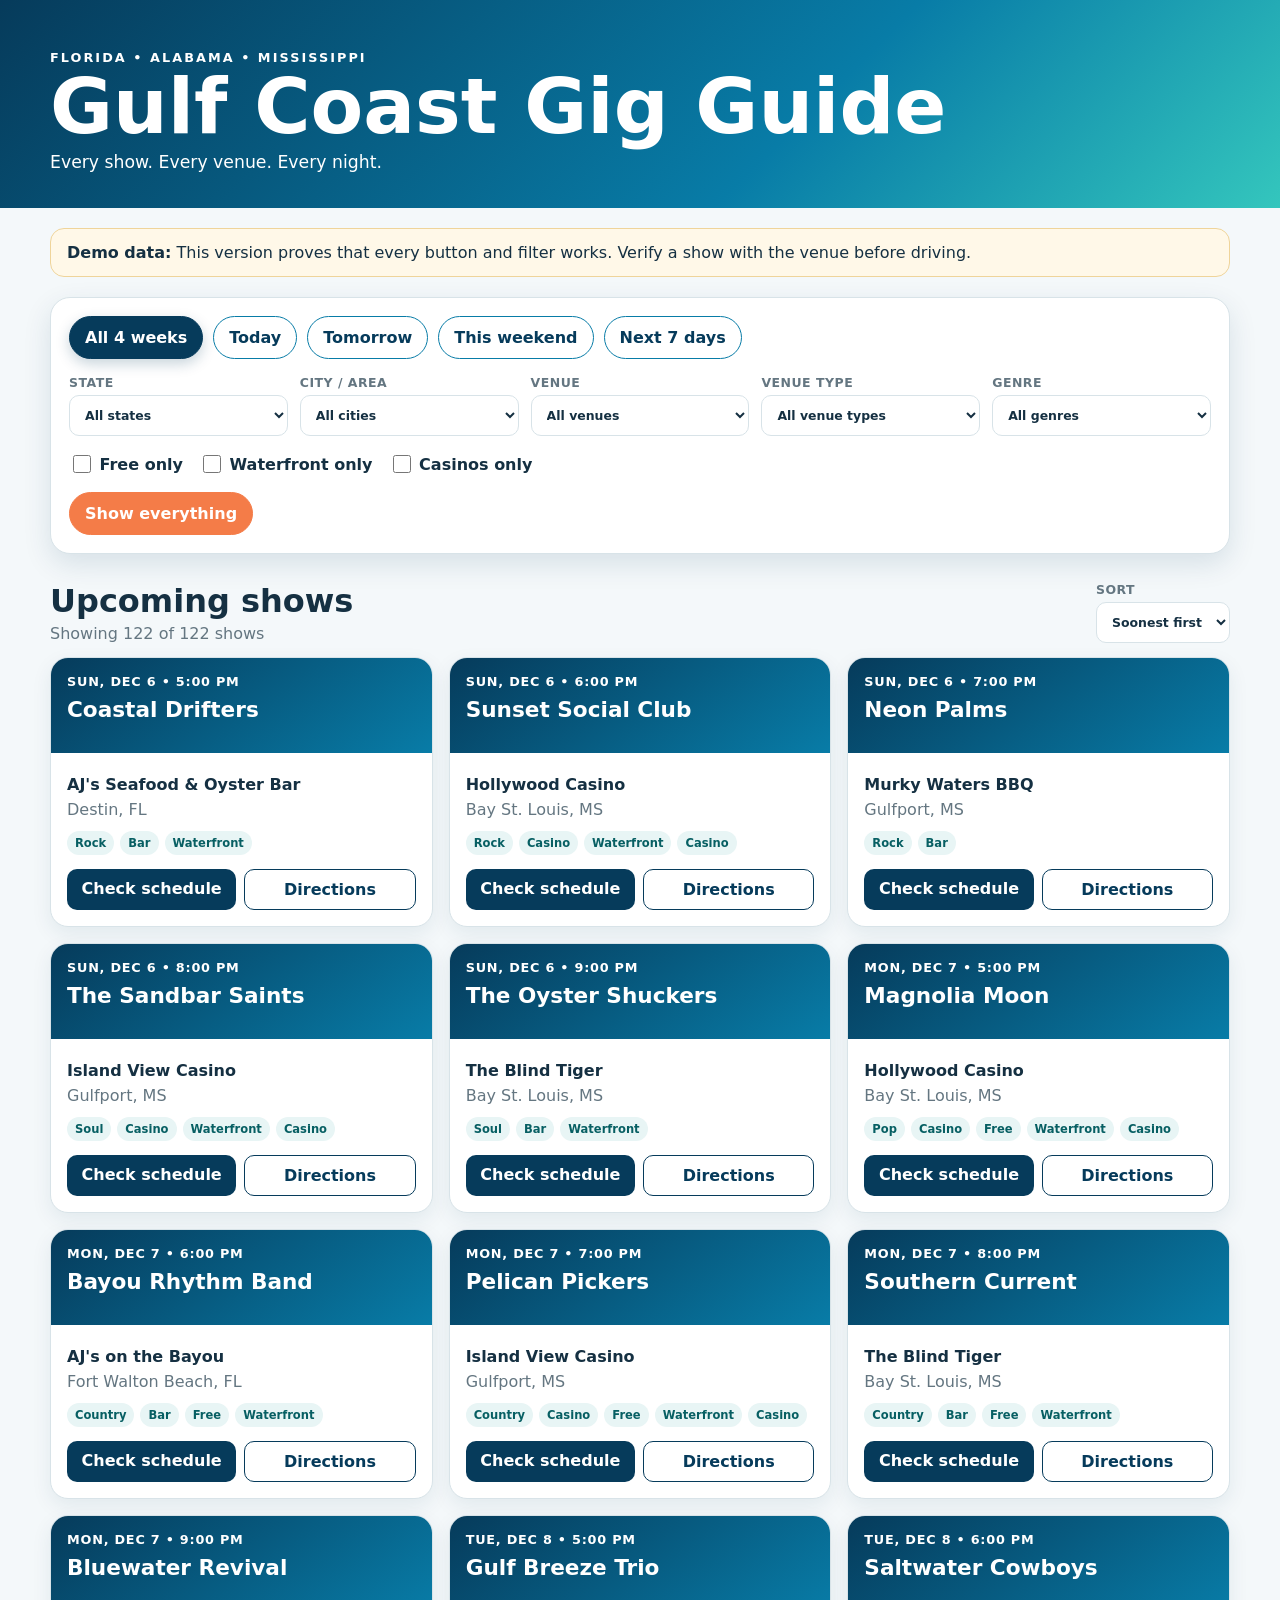
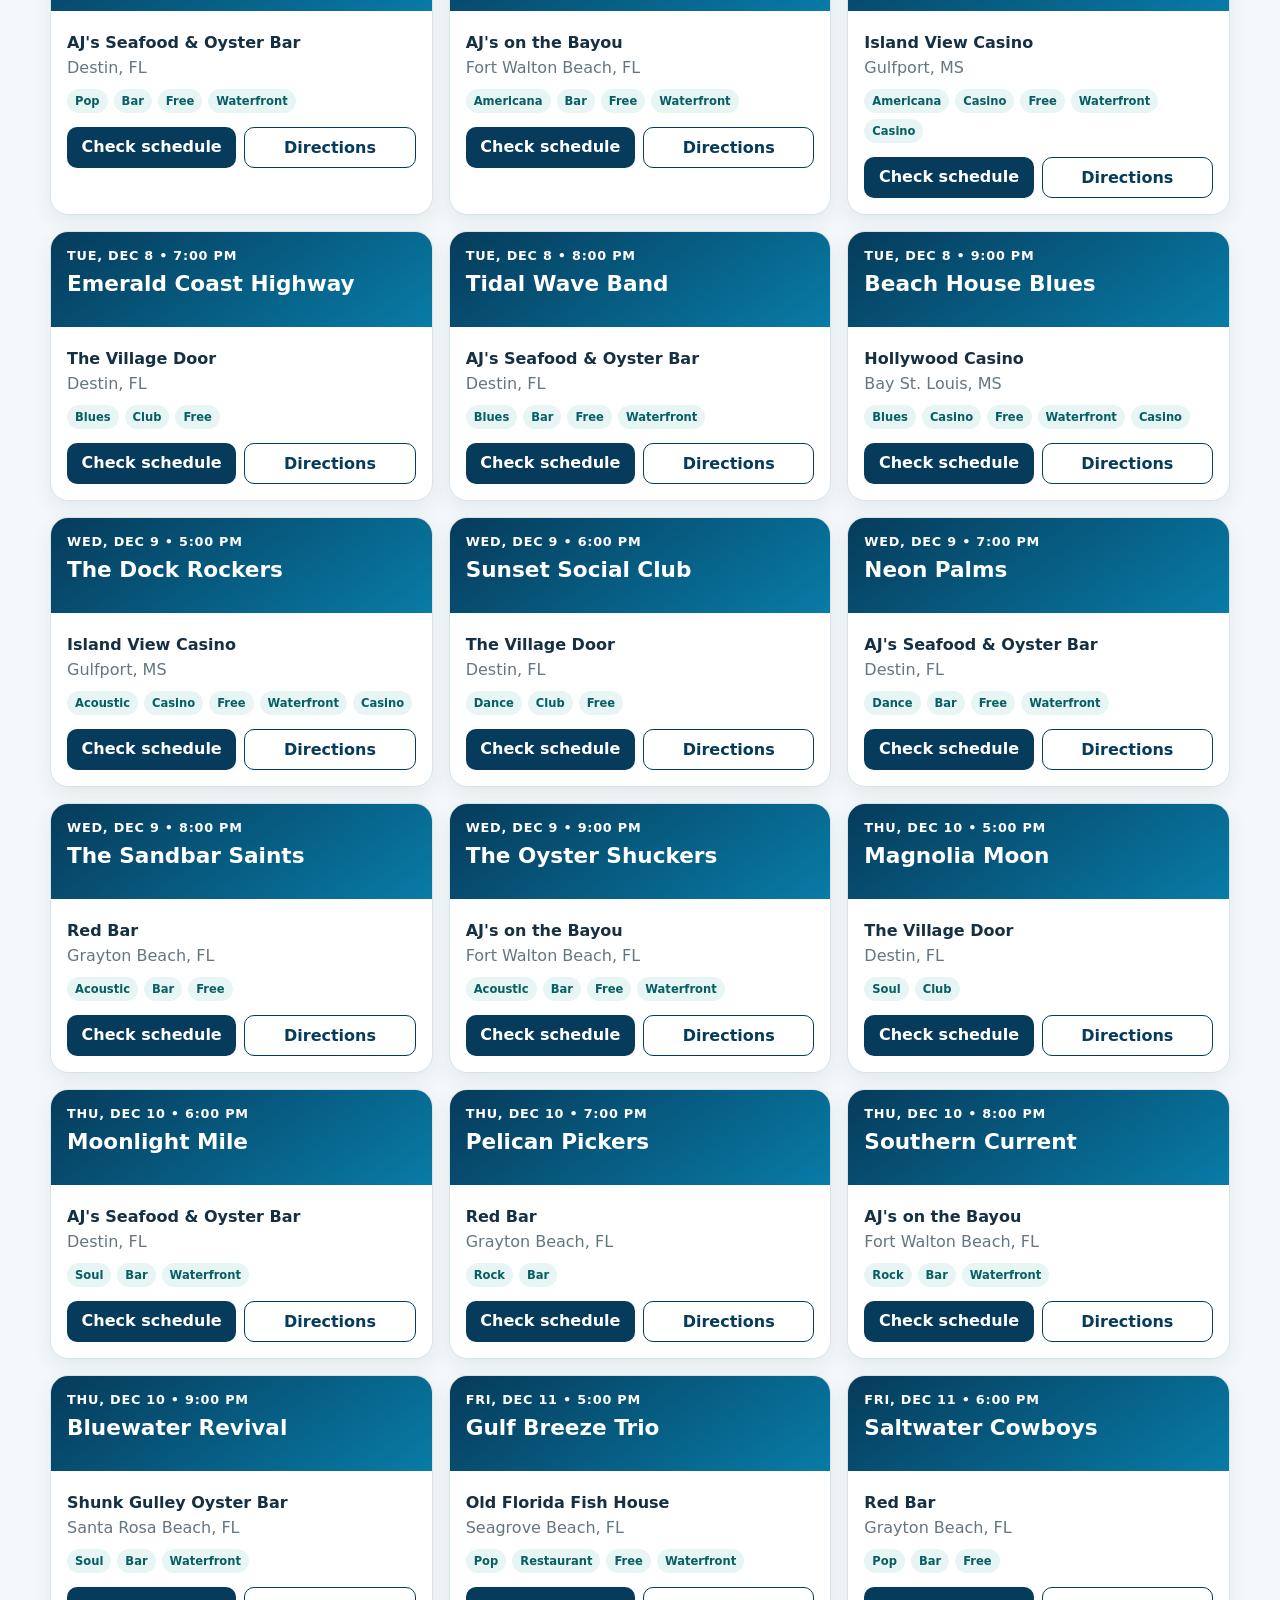
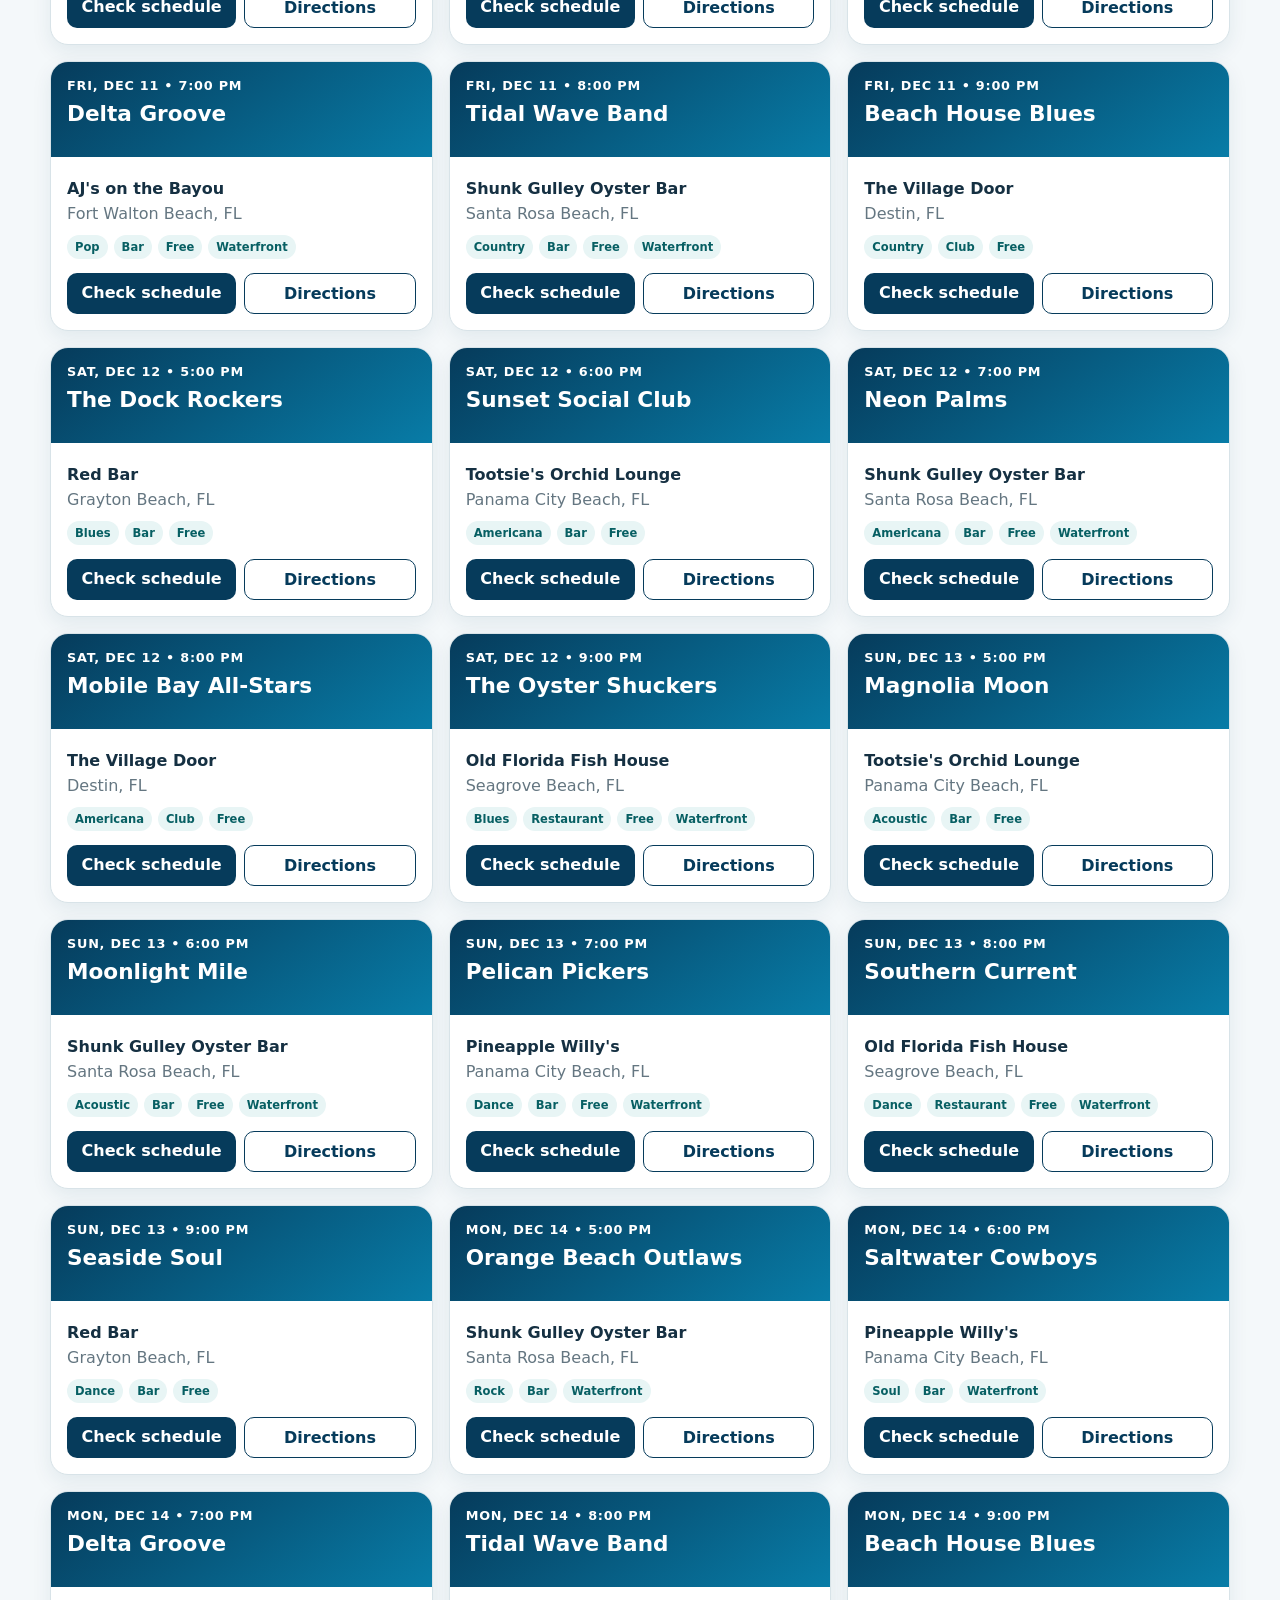
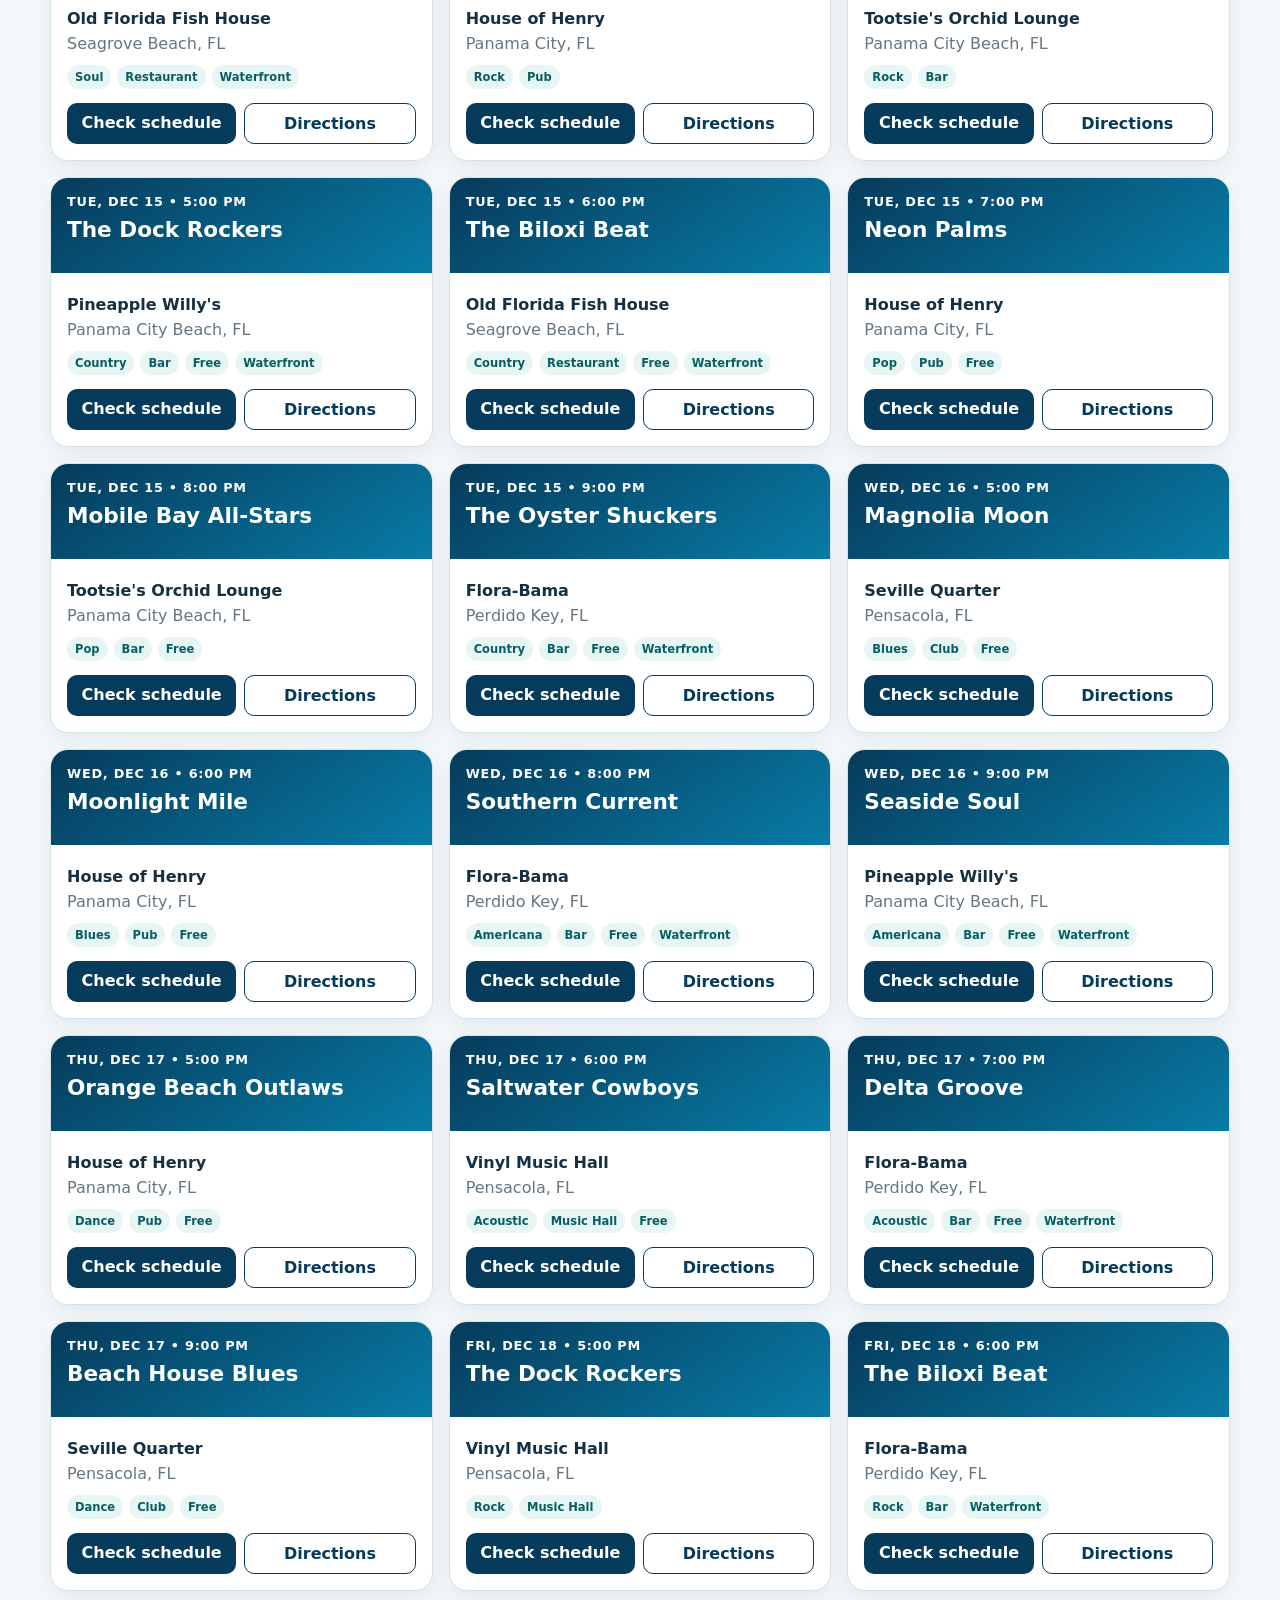
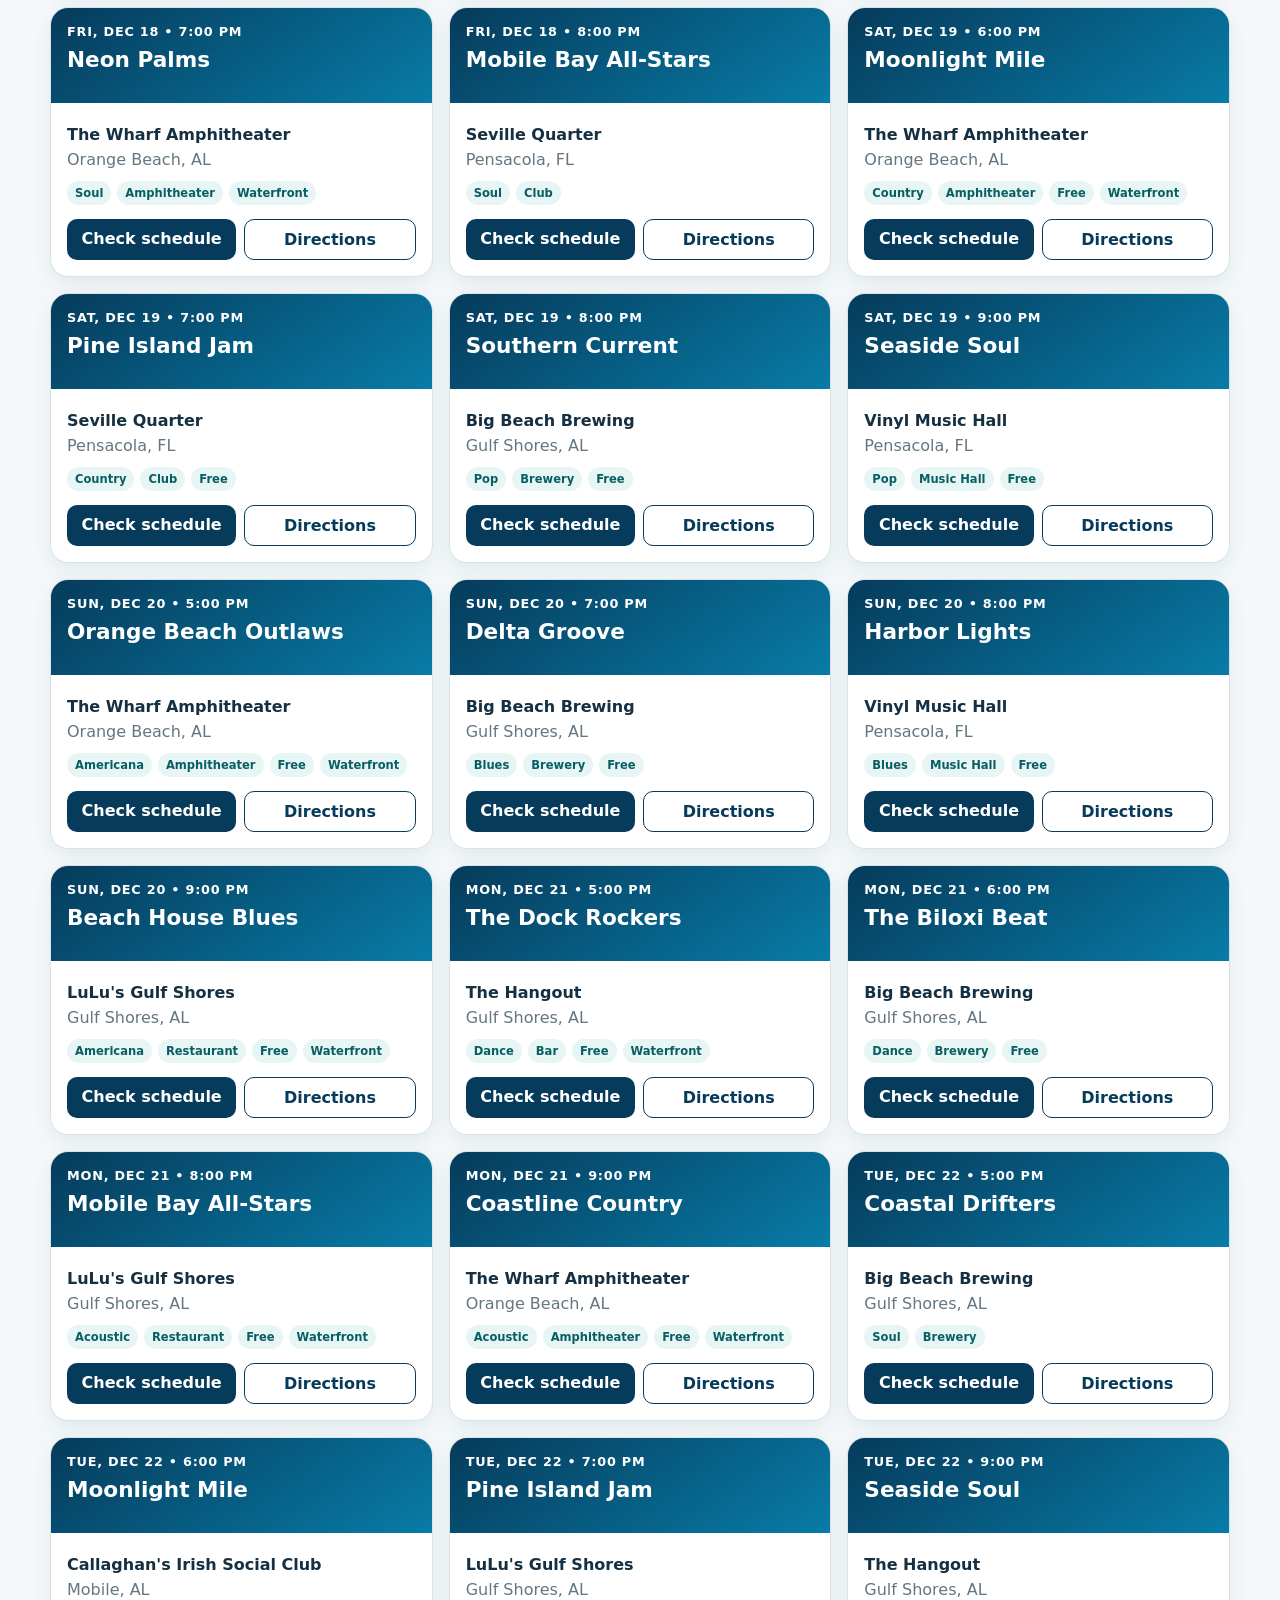
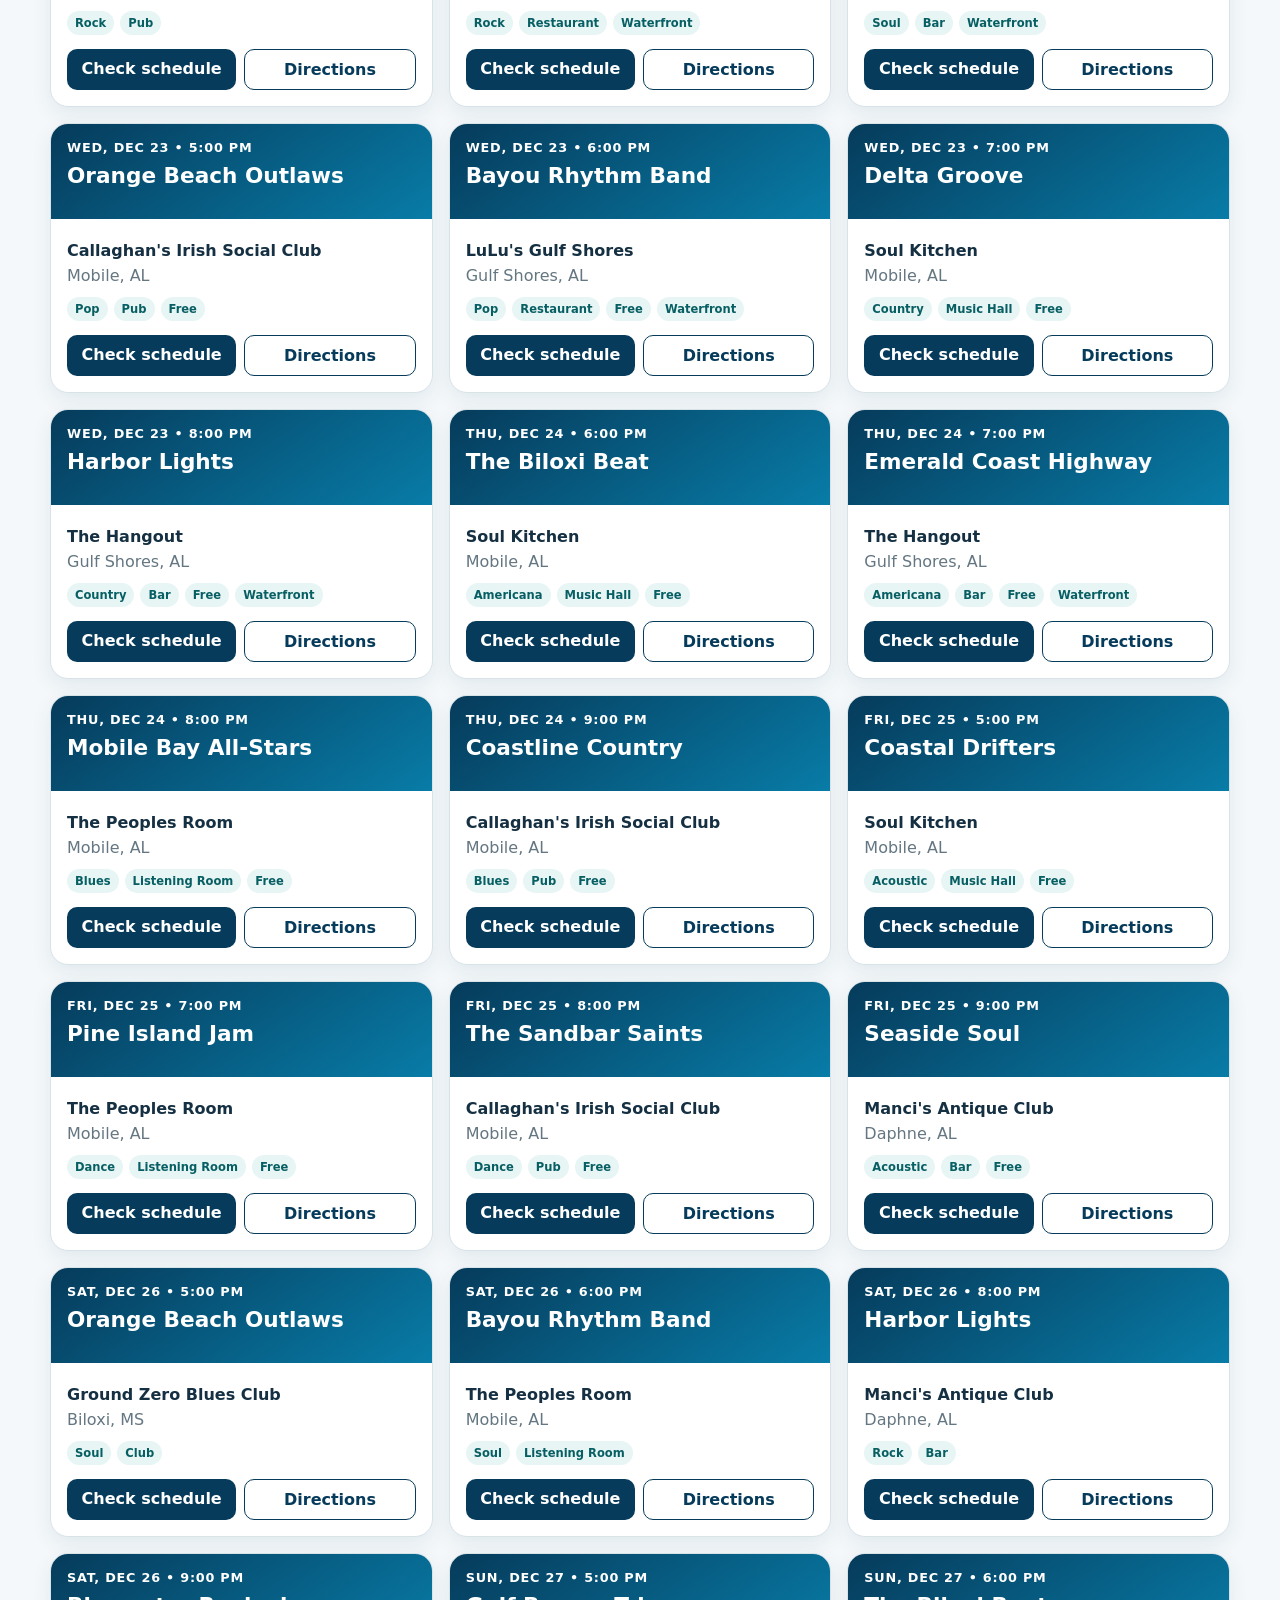
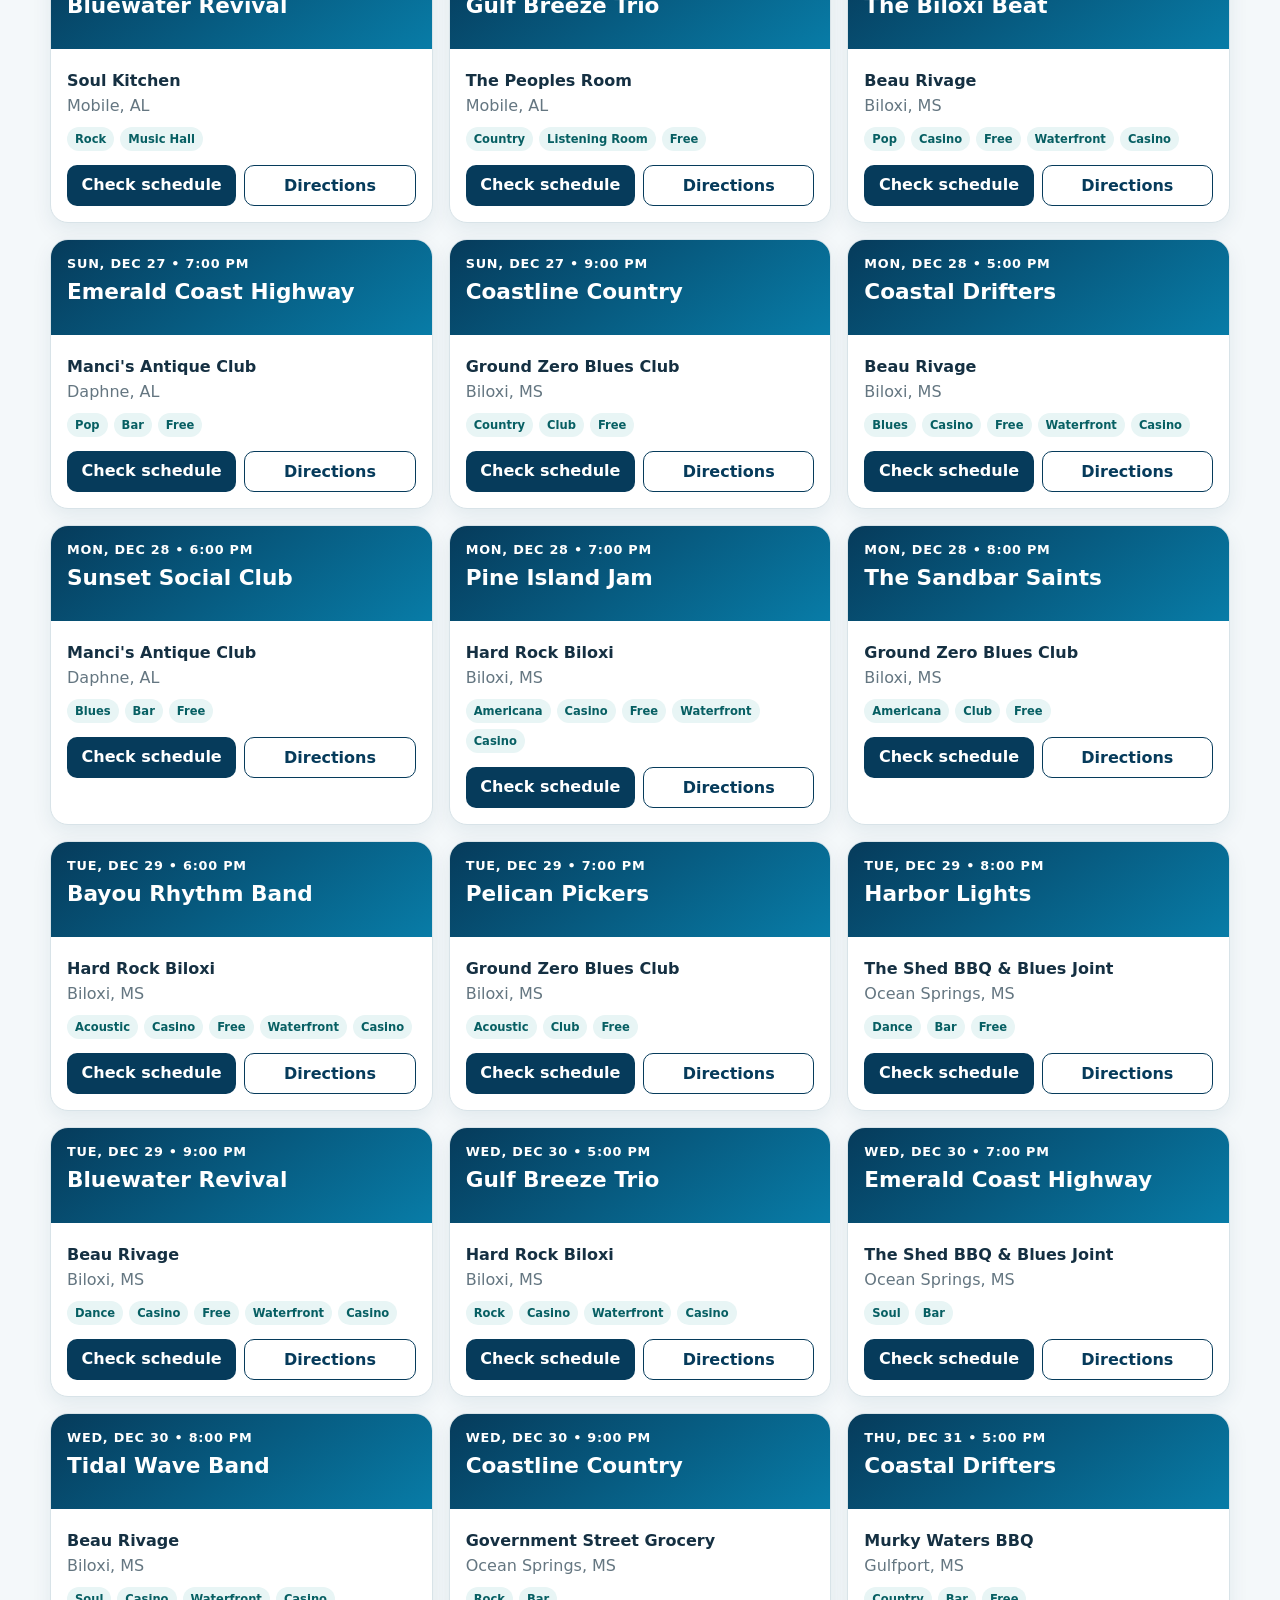
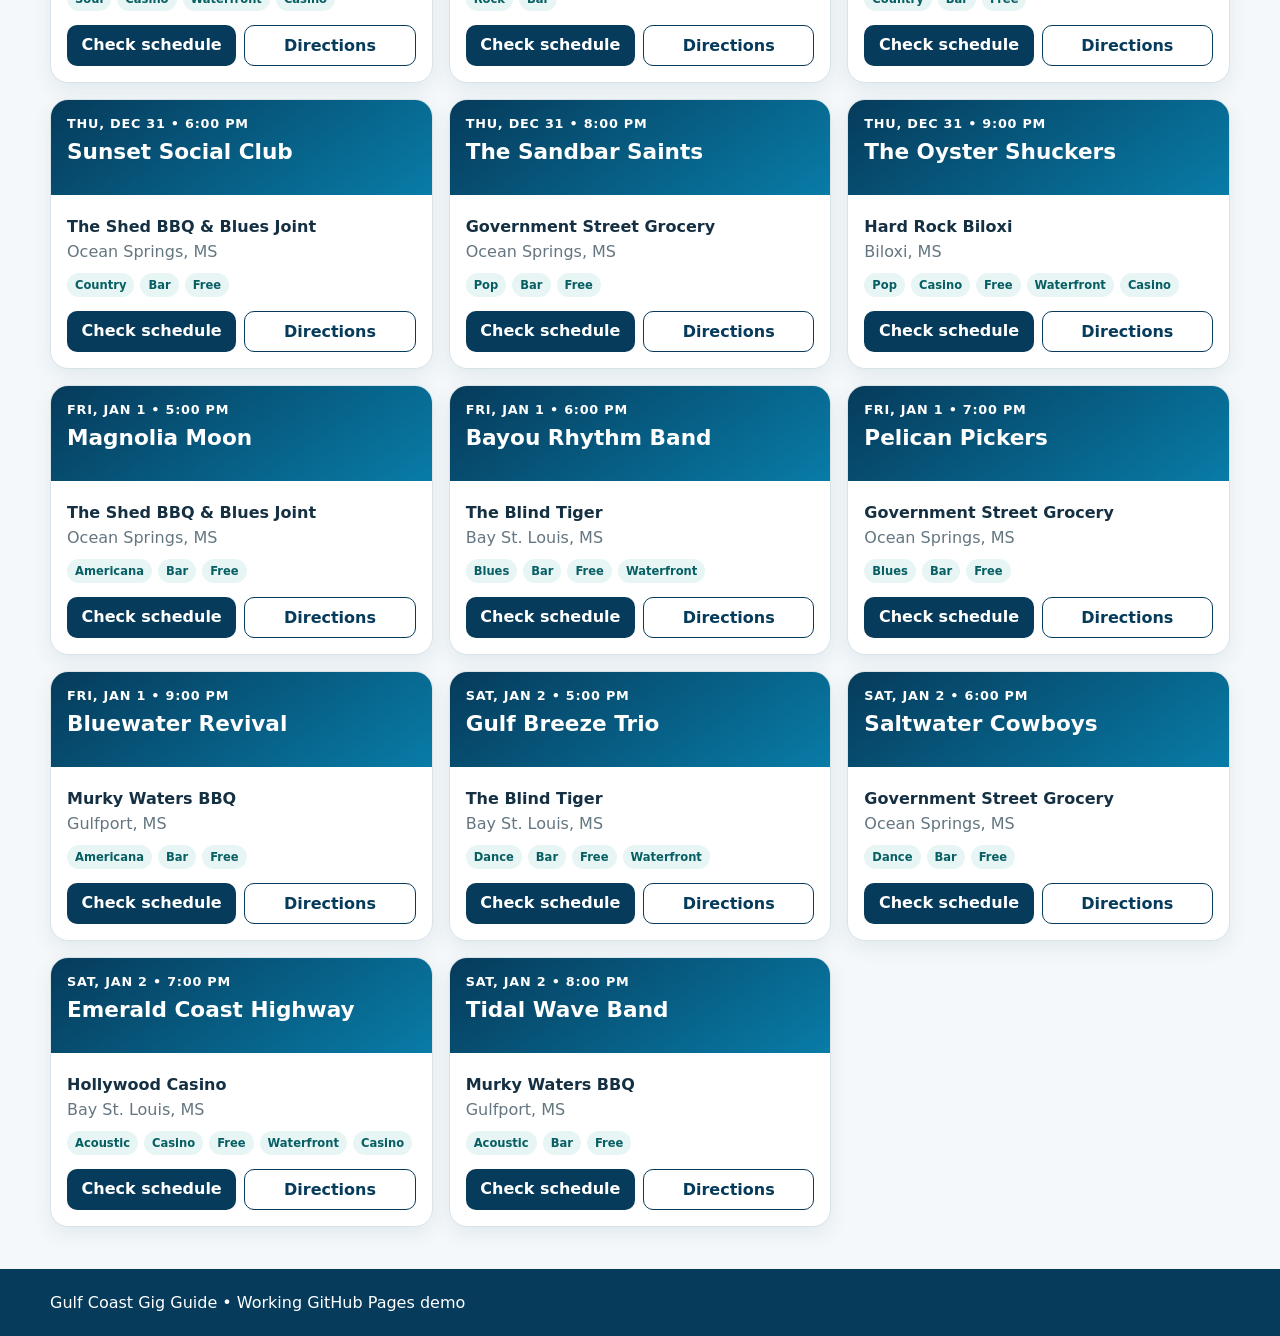
==== index.html @ ca1ebd6c "Add files via upload" ====
<!doctype html>
<html lang="en">
<head>
  <meta charset="utf-8">
  <meta name="viewport" content="width=device-width,initial-scale=1,viewport-fit=cover">
  <meta name="theme-color" content="#063b5b">
  <title>Gulf Coast Gig Guide</title>
  <link rel="stylesheet" href="styles.css">
</head>
<body>
  <header class="hero">
    <div class="wrap">
      <p class="eyebrow">FLORIDA • ALABAMA • MISSISSIPPI</p>
      <h1>Gulf Coast Gig Guide</h1>
      <p>Every show. Every venue. Every night.</p>
    </div>
  </header>

  <main class="wrap">
    <section class="notice" role="status">
      <strong>Demo data:</strong> This version proves that every button and filter works. Verify a show with the venue before driving.
    </section>

    <section class="filter-panel" aria-label="Show filters">
      <div class="date-buttons" id="dateButtons">
        <button class="filter-button active" type="button" data-range="all">All 4 weeks</button>
        <button class="filter-button" type="button" data-range="today">Today</button>
        <button class="filter-button" type="button" data-range="tomorrow">Tomorrow</button>
        <button class="filter-button" type="button" data-range="weekend">This weekend</button>
        <button class="filter-button" type="button" data-range="7days">Next 7 days</button>
      </div>

      <div class="select-grid">
        <label>State
          <select id="stateFilter"><option value="all">All states</option></select>
        </label>
        <label>City / area
          <select id="cityFilter"><option value="all">All cities</option></select>
        </label>
        <label>Venue
          <select id="venueFilter"><option value="all">All venues</option></select>
        </label>
        <label>Venue type
          <select id="typeFilter"><option value="all">All venue types</option></select>
        </label>
        <label>Genre
          <select id="genreFilter"><option value="all">All genres</option></select>
        </label>
      </div>

      <div class="check-grid">
        <label><input id="freeFilter" type="checkbox"> Free only</label>
        <label><input id="waterfrontFilter" type="checkbox"> Waterfront only</label>
        <label><input id="casinoFilter" type="checkbox"> Casinos only</label>
      </div>

      <button id="resetButton" class="reset-button" type="button">Show everything</button>
    </section>

    <section class="results-head">
      <div>
        <h2>Upcoming shows</h2>
        <p id="summaryText">Loading shows…</p>
      </div>
      <label class="sort-label">Sort
        <select id="sortFilter">
          <option value="date">Soonest first</option>
          <option value="city">City A–Z</option>
          <option value="venue">Venue A–Z</option>
        </select>
      </label>
    </section>

    <section id="eventGrid" class="event-grid" aria-live="polite"></section>
    <section id="emptyState" class="empty-state" hidden>
      <h3>No shows match those filters.</h3>
      <p>Tap “Show everything” and try again.</p>
    </section>
  </main>

  <footer><div class="wrap">Gulf Coast Gig Guide • Working GitHub Pages demo</div></footer>
  <script src="app.js" defer></script>
</body>
</html>
---- styles.css ----
:root{--navy:#063b5b;--blue:#087ca7;--aqua:#34c6bd;--sand:#fff8e8;--orange:#f47c48;--ink:#153042;--muted:#647681;--card:#fff;--line:#d8e3e8;--shadow:0 10px 28px rgba(6,59,91,.12)}
*{box-sizing:border-box}body{margin:0;font-family:system-ui,-apple-system,BlinkMacSystemFont,"Segoe UI",sans-serif;background:#f4f8fa;color:var(--ink)}button,select,input{font:inherit}.wrap{width:min(1180px,calc(100% - 28px));margin:auto}.hero{background:linear-gradient(135deg,var(--navy),var(--blue) 62%,var(--aqua));color:#fff;padding:42px 0 36px}.hero h1{margin:4px 0;font-size:clamp(2.2rem,7vw,4.8rem);line-height:.98}.hero p{margin:8px 0 0;font-size:1.08rem}.eyebrow{font-size:.8rem!important;font-weight:800;letter-spacing:.16em}.notice{background:var(--sand);border:1px solid #efd49a;border-radius:14px;padding:14px 16px;margin:20px 0}.filter-panel{background:#fff;border:1px solid var(--line);border-radius:20px;padding:18px;box-shadow:var(--shadow)}.date-buttons{display:flex;flex-wrap:wrap;gap:10px;margin-bottom:16px}.filter-button,.reset-button{border:1px solid var(--blue);background:#fff;color:var(--navy);border-radius:999px;padding:11px 15px;font-weight:800;cursor:pointer;touch-action:manipulation}.filter-button.active{background:var(--navy);color:#fff;border-color:var(--navy);box-shadow:0 5px 14px rgba(6,59,91,.22)}.filter-button:focus-visible,.reset-button:focus-visible,select:focus-visible{outline:3px solid #ffbf47;outline-offset:2px}.select-grid{display:grid;grid-template-columns:repeat(5,minmax(0,1fr));gap:12px}.select-grid label,.sort-label{font-size:.78rem;font-weight:800;color:var(--muted);text-transform:uppercase;letter-spacing:.04em}.select-grid select,.sort-label select{display:block;width:100%;margin-top:5px;padding:11px;border:1px solid var(--line);border-radius:10px;background:#fff;color:var(--ink);text-transform:none}.check-grid{display:flex;flex-wrap:wrap;gap:16px;margin:16px 0}.check-grid label{font-weight:750}.check-grid input{width:18px;height:18px;vertical-align:-3px}.reset-button{background:var(--orange);border-color:var(--orange);color:#fff}.results-head{display:flex;align-items:end;justify-content:space-between;gap:18px;margin:28px 0 14px}.results-head h2{margin:0;font-size:2rem}.results-head p{margin:4px 0 0;color:var(--muted)}.event-grid{display:grid;grid-template-columns:repeat(3,minmax(0,1fr));gap:16px}.event-card{background:var(--card);border:1px solid var(--line);border-radius:18px;overflow:hidden;box-shadow:0 7px 20px rgba(6,59,91,.08)}.event-top{min-height:95px;padding:16px;background:linear-gradient(145deg,var(--navy),var(--blue));color:#fff}.event-top .date{font-size:.8rem;font-weight:900;letter-spacing:.06em;text-transform:uppercase}.event-top h3{margin:8px 0 0;font-size:1.35rem}.event-body{padding:16px}.event-body p{margin:6px 0}.venue{font-weight:850}.meta{color:var(--muted)}.badges{display:flex;flex-wrap:wrap;gap:6px;margin:12px 0}.badge{font-size:.72rem;font-weight:800;padding:5px 8px;border-radius:999px;background:#e8f5f5;color:#075f63}.card-actions{display:flex;gap:8px;margin-top:14px}.card-actions a{flex:1;text-align:center;text-decoration:none;border-radius:10px;padding:10px;font-weight:850}.details{background:var(--navy);color:#fff}.directions{border:1px solid var(--navy);color:var(--navy)}.empty-state{text-align:center;background:#fff;border:1px solid var(--line);border-radius:18px;padding:50px 20px}footer{margin-top:42px;background:var(--navy);color:#fff;padding:24px 0}.noscript{padding:20px;background:#fee}
@media(max-width:900px){.select-grid{grid-template-columns:repeat(2,minmax(0,1fr))}.event-grid{grid-template-columns:repeat(2,minmax(0,1fr))}}
@media(max-width:620px){.hero{padding:30px 0}.filter-panel{padding:14px}.date-buttons{display:grid;grid-template-columns:1fr 1fr}.filter-button{padding:12px 8px}.select-grid{grid-template-columns:1fr}.results-head{align-items:stretch;flex-direction:column}.event-grid{grid-template-columns:1fr}.sort-label{width:100%}.card-actions{flex-direction:column}}
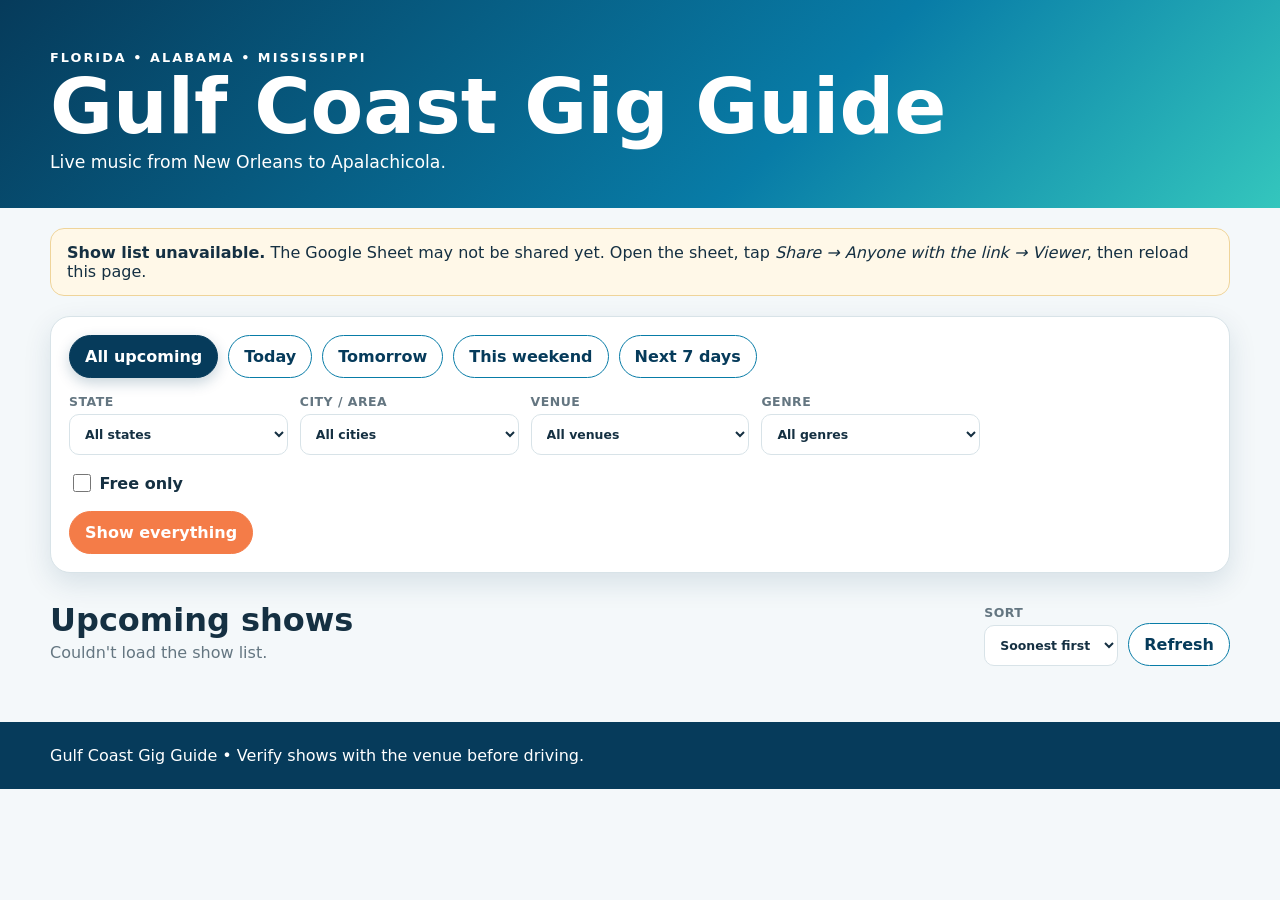
==== commit 6afdd5ba: "Replace demo data with live Google Sheets data source" ====
--- a/index.html
+++ b/index.html
@@ -12,18 +12,19 @@
     <div class="wrap">
       <p class="eyebrow">FLORIDA • ALABAMA • MISSISSIPPI</p>
       <h1>Gulf Coast Gig Guide</h1>
-      <p>Every show. Every venue. Every night.</p>
+      <p>Live music from New Orleans to Apalachicola.</p>
     </div>
   </header>
 
   <main class="wrap">
-    <section class="notice" role="status">
-      <strong>Demo data:</strong> This version proves that every button and filter works. Verify a show with the venue before driving.
+    <section id="errorState" class="notice" role="alert" hidden>
+      <strong>Show list unavailable.</strong> The Google Sheet may not be shared yet.
+      Open the sheet, tap <em>Share → Anyone with the link → Viewer</em>, then reload this page.
     </section>
 
     <section class="filter-panel" aria-label="Show filters">
       <div class="date-buttons" id="dateButtons">
-        <button class="filter-button active" type="button" data-range="all">All 4 weeks</button>
+        <button class="filter-button active" type="button" data-range="all">All upcoming</button>
         <button class="filter-button" type="button" data-range="today">Today</button>
         <button class="filter-button" type="button" data-range="tomorrow">Tomorrow</button>
         <button class="filter-button" type="button" data-range="weekend">This weekend</button>
@@ -40,9 +41,6 @@
         <label>Venue
           <select id="venueFilter"><option value="all">All venues</option></select>
         </label>
-        <label>Venue type
-          <select id="typeFilter"><option value="all">All venue types</option></select>
-        </label>
         <label>Genre
           <select id="genreFilter"><option value="all">All genres</option></select>
         </label>
@@ -50,8 +48,6 @@
 
       <div class="check-grid">
         <label><input id="freeFilter" type="checkbox"> Free only</label>
-        <label><input id="waterfrontFilter" type="checkbox"> Waterfront only</label>
-        <label><input id="casinoFilter" type="checkbox"> Casinos only</label>
       </div>
 
       <button id="resetButton" class="reset-button" type="button">Show everything</button>
@@ -61,14 +57,18 @@
       <div>
         <h2>Upcoming shows</h2>
         <p id="summaryText">Loading shows…</p>
+        <p id="lastUpdated" class="updated-stamp"></p>
       </div>
-      <label class="sort-label">Sort
-        <select id="sortFilter">
-          <option value="date">Soonest first</option>
-          <option value="city">City A–Z</option>
-          <option value="venue">Venue A–Z</option>
-        </select>
-      </label>
+      <div class="results-tools">
+        <label class="sort-label">Sort
+          <select id="sortFilter">
+            <option value="date">Soonest first</option>
+            <option value="city">City A–Z</option>
+            <option value="venue">Venue A–Z</option>
+          </select>
+        </label>
+        <button id="refreshButton" class="filter-button" type="button">Refresh</button>
+      </div>
     </section>
 
     <section id="eventGrid" class="event-grid" aria-live="polite"></section>
@@ -78,7 +78,7 @@
     </section>
   </main>
 
-  <footer><div class="wrap">Gulf Coast Gig Guide • Working GitHub Pages demo</div></footer>
+  <footer><div class="wrap">Gulf Coast Gig Guide • Verify shows with the venue before driving.</div></footer>
   <script src="app.js" defer></script>
 </body>
 </html>
--- a/styles.css
+++ b/styles.css
@@ -1,4 +1,4 @@
 :root{--navy:#063b5b;--blue:#087ca7;--aqua:#34c6bd;--sand:#fff8e8;--orange:#f47c48;--ink:#153042;--muted:#647681;--card:#fff;--line:#d8e3e8;--shadow:0 10px 28px rgba(6,59,91,.12)}
-*{box-sizing:border-box}body{margin:0;font-family:system-ui,-apple-system,BlinkMacSystemFont,"Segoe UI",sans-serif;background:#f4f8fa;color:var(--ink)}button,select,input{font:inherit}.wrap{width:min(1180px,calc(100% - 28px));margin:auto}.hero{background:linear-gradient(135deg,var(--navy),var(--blue) 62%,var(--aqua));color:#fff;padding:42px 0 36px}.hero h1{margin:4px 0;font-size:clamp(2.2rem,7vw,4.8rem);line-height:.98}.hero p{margin:8px 0 0;font-size:1.08rem}.eyebrow{font-size:.8rem!important;font-weight:800;letter-spacing:.16em}.notice{background:var(--sand);border:1px solid #efd49a;border-radius:14px;padding:14px 16px;margin:20px 0}.filter-panel{background:#fff;border:1px solid var(--line);border-radius:20px;padding:18px;box-shadow:var(--shadow)}.date-buttons{display:flex;flex-wrap:wrap;gap:10px;margin-bottom:16px}.filter-button,.reset-button{border:1px solid var(--blue);background:#fff;color:var(--navy);border-radius:999px;padding:11px 15px;font-weight:800;cursor:pointer;touch-action:manipulation}.filter-button.active{background:var(--navy);color:#fff;border-color:var(--navy);box-shadow:0 5px 14px rgba(6,59,91,.22)}.filter-button:focus-visible,.reset-button:focus-visible,select:focus-visible{outline:3px solid #ffbf47;outline-offset:2px}.select-grid{display:grid;grid-template-columns:repeat(5,minmax(0,1fr));gap:12px}.select-grid label,.sort-label{font-size:.78rem;font-weight:800;color:var(--muted);text-transform:uppercase;letter-spacing:.04em}.select-grid select,.sort-label select{display:block;width:100%;margin-top:5px;padding:11px;border:1px solid var(--line);border-radius:10px;background:#fff;color:var(--ink);text-transform:none}.check-grid{display:flex;flex-wrap:wrap;gap:16px;margin:16px 0}.check-grid label{font-weight:750}.check-grid input{width:18px;height:18px;vertical-align:-3px}.reset-button{background:var(--orange);border-color:var(--orange);color:#fff}.results-head{display:flex;align-items:end;justify-content:space-between;gap:18px;margin:28px 0 14px}.results-head h2{margin:0;font-size:2rem}.results-head p{margin:4px 0 0;color:var(--muted)}.event-grid{display:grid;grid-template-columns:repeat(3,minmax(0,1fr));gap:16px}.event-card{background:var(--card);border:1px solid var(--line);border-radius:18px;overflow:hidden;box-shadow:0 7px 20px rgba(6,59,91,.08)}.event-top{min-height:95px;padding:16px;background:linear-gradient(145deg,var(--navy),var(--blue));color:#fff}.event-top .date{font-size:.8rem;font-weight:900;letter-spacing:.06em;text-transform:uppercase}.event-top h3{margin:8px 0 0;font-size:1.35rem}.event-body{padding:16px}.event-body p{margin:6px 0}.venue{font-weight:850}.meta{color:var(--muted)}.badges{display:flex;flex-wrap:wrap;gap:6px;margin:12px 0}.badge{font-size:.72rem;font-weight:800;padding:5px 8px;border-radius:999px;background:#e8f5f5;color:#075f63}.card-actions{display:flex;gap:8px;margin-top:14px}.card-actions a{flex:1;text-align:center;text-decoration:none;border-radius:10px;padding:10px;font-weight:850}.details{background:var(--navy);color:#fff}.directions{border:1px solid var(--navy);color:var(--navy)}.empty-state{text-align:center;background:#fff;border:1px solid var(--line);border-radius:18px;padding:50px 20px}footer{margin-top:42px;background:var(--navy);color:#fff;padding:24px 0}.noscript{padding:20px;background:#fee}
+*{box-sizing:border-box}body{margin:0;font-family:system-ui,-apple-system,BlinkMacSystemFont,"Segoe UI",sans-serif;background:#f4f8fa;color:var(--ink)}button,select,input{font:inherit}.wrap{width:min(1180px,calc(100% - 28px));margin:auto}.hero{background:linear-gradient(135deg,var(--navy),var(--blue) 62%,var(--aqua));color:#fff;padding:42px 0 36px}.hero h1{margin:4px 0;font-size:clamp(2.2rem,7vw,4.8rem);line-height:.98}.hero p{margin:8px 0 0;font-size:1.08rem}.eyebrow{font-size:.8rem!important;font-weight:800;letter-spacing:.16em}.notice{background:var(--sand);border:1px solid #efd49a;border-radius:14px;padding:14px 16px;margin:20px 0}.filter-panel{background:#fff;border:1px solid var(--line);border-radius:20px;padding:18px;box-shadow:var(--shadow)}.date-buttons{display:flex;flex-wrap:wrap;gap:10px;margin-bottom:16px}.filter-button,.reset-button{border:1px solid var(--blue);background:#fff;color:var(--navy);border-radius:999px;padding:11px 15px;font-weight:800;cursor:pointer;touch-action:manipulation}.filter-button.active{background:var(--navy);color:#fff;border-color:var(--navy);box-shadow:0 5px 14px rgba(6,59,91,.22)}.filter-button:focus-visible,.reset-button:focus-visible,select:focus-visible{outline:3px solid #ffbf47;outline-offset:2px}.select-grid{display:grid;grid-template-columns:repeat(5,minmax(0,1fr));gap:12px}.select-grid label,.sort-label{font-size:.78rem;font-weight:800;color:var(--muted);text-transform:uppercase;letter-spacing:.04em}.select-grid select,.sort-label select{display:block;width:100%;margin-top:5px;padding:11px;border:1px solid var(--line);border-radius:10px;background:#fff;color:var(--ink);text-transform:none}.check-grid{display:flex;flex-wrap:wrap;gap:16px;margin:16px 0}.check-grid label{font-weight:750}.check-grid input{width:18px;height:18px;vertical-align:-3px}.reset-button{background:var(--orange);border-color:var(--orange);color:#fff}.results-head{display:flex;align-items:end;justify-content:space-between;gap:18px;margin:28px 0 14px}.results-tools{display:flex;align-items:end;gap:10px}.updated-stamp{margin:4px 0 0;color:var(--muted);font-size:.82rem}.results-head h2{margin:0;font-size:2rem}.results-head p{margin:4px 0 0;color:var(--muted)}.event-grid{display:grid;grid-template-columns:repeat(3,minmax(0,1fr));gap:16px}.event-card{background:var(--card);border:1px solid var(--line);border-radius:18px;overflow:hidden;box-shadow:0 7px 20px rgba(6,59,91,.08)}.event-top{min-height:95px;padding:16px;background:linear-gradient(145deg,var(--navy),var(--blue));color:#fff}.event-top .date{font-size:.8rem;font-weight:900;letter-spacing:.06em;text-transform:uppercase}.event-top h3{margin:8px 0 0;font-size:1.35rem}.event-body{padding:16px}.event-body p{margin:6px 0}.venue{font-weight:850}.meta{color:var(--muted)}.badges{display:flex;flex-wrap:wrap;gap:6px;margin:12px 0}.badge{font-size:.72rem;font-weight:800;padding:5px 8px;border-radius:999px;background:#e8f5f5;color:#075f63}.card-actions{display:flex;gap:8px;margin-top:14px}.card-actions a{flex:1;text-align:center;text-decoration:none;border-radius:10px;padding:10px;font-weight:850}.details{background:var(--navy);color:#fff}.directions{border:1px solid var(--navy);color:var(--navy)}.empty-state{text-align:center;background:#fff;border:1px solid var(--line);border-radius:18px;padding:50px 20px}footer{margin-top:42px;background:var(--navy);color:#fff;padding:24px 0}.noscript{padding:20px;background:#fee}
 @media(max-width:900px){.select-grid{grid-template-columns:repeat(2,minmax(0,1fr))}.event-grid{grid-template-columns:repeat(2,minmax(0,1fr))}}
 @media(max-width:620px){.hero{padding:30px 0}.filter-panel{padding:14px}.date-buttons{display:grid;grid-template-columns:1fr 1fr}.filter-button{padding:12px 8px}.select-grid{grid-template-columns:1fr}.results-head{align-items:stretch;flex-direction:column}.event-grid{grid-template-columns:1fr}.sort-label{width:100%}.card-actions{flex-direction:column}}
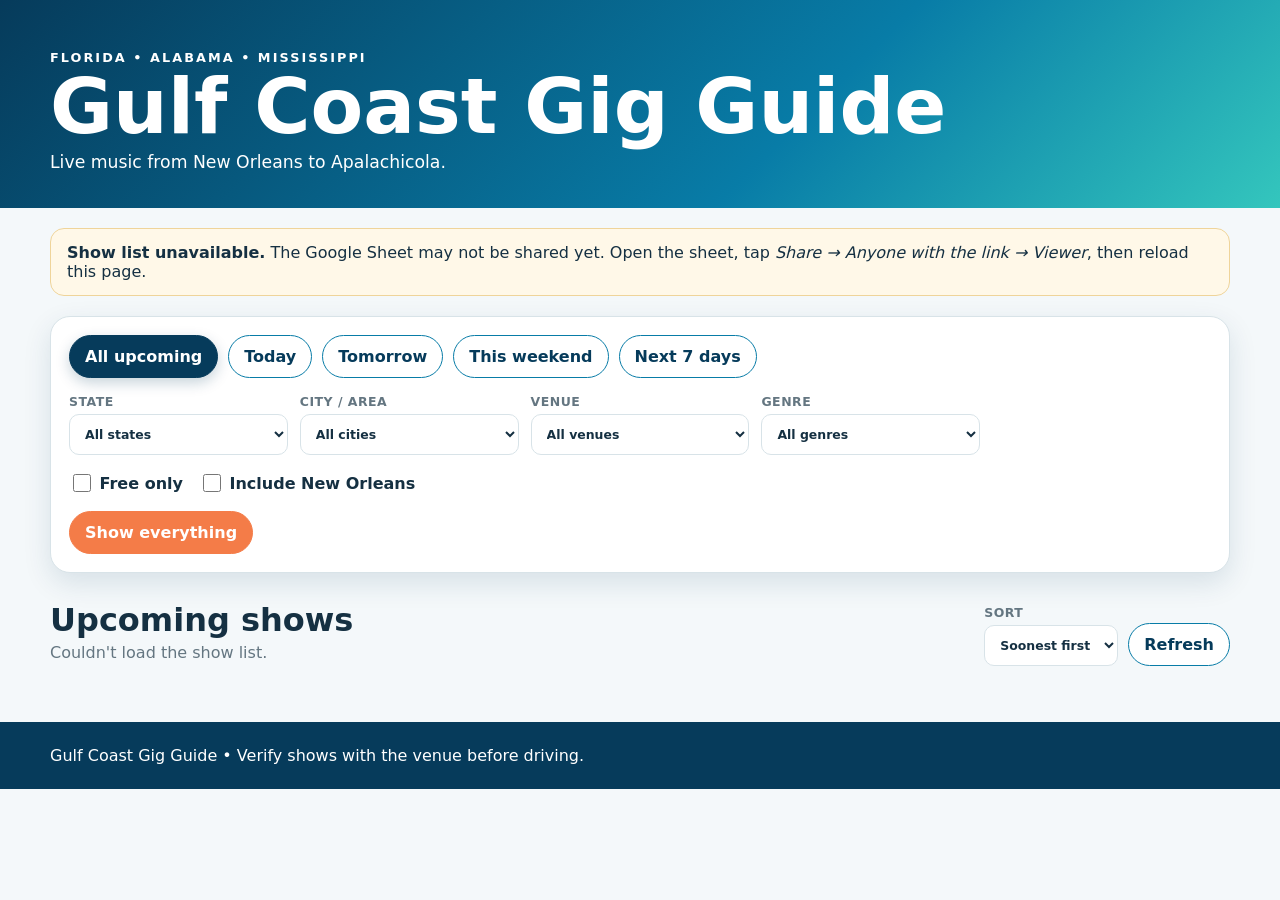
==== commit e05f3721: "Add Include New Orleans filter toggle" ====
--- a/index.html
+++ b/index.html
@@ -48,6 +48,7 @@
 
       <div class="check-grid">
         <label><input id="freeFilter" type="checkbox"> Free only</label>
+        <label><input id="nolaFilter" type="checkbox"> Include New Orleans</label>
       </div>
 
       <button id="resetButton" class="reset-button" type="button">Show everything</button>
--- a/styles.css
+++ b/styles.css
@@ -1,4 +1,8 @@
 :root{--navy:#063b5b;--blue:#087ca7;--aqua:#34c6bd;--sand:#fff8e8;--orange:#f47c48;--ink:#153042;--muted:#647681;--card:#fff;--line:#d8e3e8;--shadow:0 10px 28px rgba(6,59,91,.12)}
 *{box-sizing:border-box}body{margin:0;font-family:system-ui,-apple-system,BlinkMacSystemFont,"Segoe UI",sans-serif;background:#f4f8fa;color:var(--ink)}button,select,input{font:inherit}.wrap{width:min(1180px,calc(100% - 28px));margin:auto}.hero{background:linear-gradient(135deg,var(--navy),var(--blue) 62%,var(--aqua));color:#fff;padding:42px 0 36px}.hero h1{margin:4px 0;font-size:clamp(2.2rem,7vw,4.8rem);line-height:.98}.hero p{margin:8px 0 0;font-size:1.08rem}.eyebrow{font-size:.8rem!important;font-weight:800;letter-spacing:.16em}.notice{background:var(--sand);border:1px solid #efd49a;border-radius:14px;padding:14px 16px;margin:20px 0}.filter-panel{background:#fff;border:1px solid var(--line);border-radius:20px;padding:18px;box-shadow:var(--shadow)}.date-buttons{display:flex;flex-wrap:wrap;gap:10px;margin-bottom:16px}.filter-button,.reset-button{border:1px solid var(--blue);background:#fff;color:var(--navy);border-radius:999px;padding:11px 15px;font-weight:800;cursor:pointer;touch-action:manipulation}.filter-button.active{background:var(--navy);color:#fff;border-color:var(--navy);box-shadow:0 5px 14px rgba(6,59,91,.22)}.filter-button:focus-visible,.reset-button:focus-visible,select:focus-visible{outline:3px solid #ffbf47;outline-offset:2px}.select-grid{display:grid;grid-template-columns:repeat(5,minmax(0,1fr));gap:12px}.select-grid label,.sort-label{font-size:.78rem;font-weight:800;color:var(--muted);text-transform:uppercase;letter-spacing:.04em}.select-grid select,.sort-label select{display:block;width:100%;margin-top:5px;padding:11px;border:1px solid var(--line);border-radius:10px;background:#fff;color:var(--ink);text-transform:none}.check-grid{display:flex;flex-wrap:wrap;gap:16px;margin:16px 0}.check-grid label{font-weight:750}.check-grid input{width:18px;height:18px;vertical-align:-3px}.reset-button{background:var(--orange);border-color:var(--orange);color:#fff}.results-head{display:flex;align-items:end;justify-content:space-between;gap:18px;margin:28px 0 14px}.results-tools{display:flex;align-items:end;gap:10px}.updated-stamp{margin:4px 0 0;color:var(--muted);font-size:.82rem}.results-head h2{margin:0;font-size:2rem}.results-head p{margin:4px 0 0;color:var(--muted)}.event-grid{display:grid;grid-template-columns:repeat(3,minmax(0,1fr));gap:16px}.event-card{background:var(--card);border:1px solid var(--line);border-radius:18px;overflow:hidden;box-shadow:0 7px 20px rgba(6,59,91,.08)}.event-top{min-height:95px;padding:16px;background:linear-gradient(145deg,var(--navy),var(--blue));color:#fff}.event-top .date{font-size:.8rem;font-weight:900;letter-spacing:.06em;text-transform:uppercase}.event-top h3{margin:8px 0 0;font-size:1.35rem}.event-body{padding:16px}.event-body p{margin:6px 0}.venue{font-weight:850}.meta{color:var(--muted)}.badges{display:flex;flex-wrap:wrap;gap:6px;margin:12px 0}.badge{font-size:.72rem;font-weight:800;padding:5px 8px;border-radius:999px;background:#e8f5f5;color:#075f63}.card-actions{display:flex;gap:8px;margin-top:14px}.card-actions a{flex:1;text-align:center;text-decoration:none;border-radius:10px;padding:10px;font-weight:850}.details{background:var(--navy);color:#fff}.directions{border:1px solid var(--navy);color:var(--navy)}.empty-state{text-align:center;background:#fff;border:1px solid var(--line);border-radius:18px;padding:50px 20px}footer{margin-top:42px;background:var(--navy);color:#fff;padding:24px 0}.noscript{padding:20px;background:#fee}
 @media(max-width:900px){.select-grid{grid-template-columns:repeat(2,minmax(0,1fr))}.event-grid{grid-template-columns:repeat(2,minmax(0,1fr))}}
-@media(max-width:620px){.hero{padding:30px 0}.filter-panel{padding:14px}.date-buttons{display:grid;grid-template-columns:1fr 1fr}.filter-button{padding:12px 8px}.select-grid{grid-template-columns:1fr}.results-head{align-items:stretch;flex-direction:column}.event-grid{grid-template-columns:1fr}.sort-label{width:100%}.card-actions{flex-direction:column}}
+@media(max-width:620px){.hero{padding:20px 0 18px}.hero h1{font-size:clamp(1.9rem,8vw,2.6rem)}.hero p{font-size:.95rem;margin:6px 0 0}.filter-panel{padding:12px;border-radius:14px}.date-buttons{display:grid;grid-template-columns:1fr 1fr;gap:8px;margin-bottom:12px}.filter-button{padding:10px 8px;font-size:.9rem}.select-grid{grid-template-columns:1fr;gap:8px}.check-grid{margin:12px 0}.results-head{align-items:stretch;flex-direction:column;margin:18px 0 10px}.results-head h2{font-size:1.4rem}.sort-label{width:100%}
+.event-grid{grid-template-columns:1fr;gap:10px}.event-grid.list-mode{display:block}
+.daybar{display:flex;align-items:baseline;gap:8px;margin:16px 0 7px;padding-bottom:5px;border-bottom:2px solid var(--navy)}.daybar:first-child{margin-top:0}.daybar .dow{font-size:.95rem;font-weight:900;color:var(--navy)}.daybar .dnum{font-size:.72rem;font-weight:800;color:var(--muted);text-transform:uppercase;letter-spacing:.07em}.daybar .cnt{margin-left:auto;font-size:.7rem;font-weight:800;color:var(--muted)}
+.row{position:relative;display:flex;align-items:stretch;background:#fff;border:1px solid var(--line);border-radius:10px;margin-bottom:7px;overflow:hidden}.row .when{flex:0 0 62px;background:var(--navy);color:#fff;display:flex;flex-direction:column;align-items:center;justify-content:center;padding:8px 4px;line-height:1.05}.row .when .h{font-size:1.02rem;font-weight:900}.row .when .ap{font-size:.6rem;font-weight:800;opacity:.82;margin-top:1px}.row .what{flex:1;min-width:0;padding:8px 10px;display:flex;flex-direction:column;justify-content:center}.row .act{font-weight:850;font-size:.95rem;line-height:1.2;color:var(--ink);text-decoration:none;white-space:nowrap;overflow:hidden;text-overflow:ellipsis}.row .act::after{content:"";position:absolute;inset:0}.row .loc{color:var(--muted);font-size:.79rem;margin-top:2px;white-space:nowrap;overflow:hidden;text-overflow:ellipsis}.row .tags{display:flex;flex-wrap:wrap;gap:4px;margin-top:5px}.row .tags .badge{font-size:.6rem;padding:2px 6px}.row .pin{position:relative;z-index:1;flex:0 0 38px;display:flex;align-items:center;justify-content:center;border-left:1px solid var(--line);color:var(--navy)}.row .pin svg{width:17px;height:17px}.row .act:focus-visible,.row .pin:focus-visible{outline:3px solid #ffbf47;outline-offset:-3px}
+.event-card{border-radius:12px;box-shadow:0 3px 10px rgba(6,59,91,.07)}.event-top{min-height:0;padding:9px 12px}.event-top .date{font-size:.68rem;letter-spacing:.04em}.event-top h3{font-size:1.02rem;margin:3px 0 0;line-height:1.2}.event-body{padding:10px 12px}.event-body p{margin:2px 0}.venue{font-size:.95rem}.meta{font-size:.8rem}.badges{gap:4px;margin:7px 0 0}.badge{font-size:.65rem;padding:3px 7px}.card-actions{flex-direction:row;gap:6px;margin-top:9px}.card-actions a{padding:7px 6px;font-size:.8rem;border-radius:8px}}
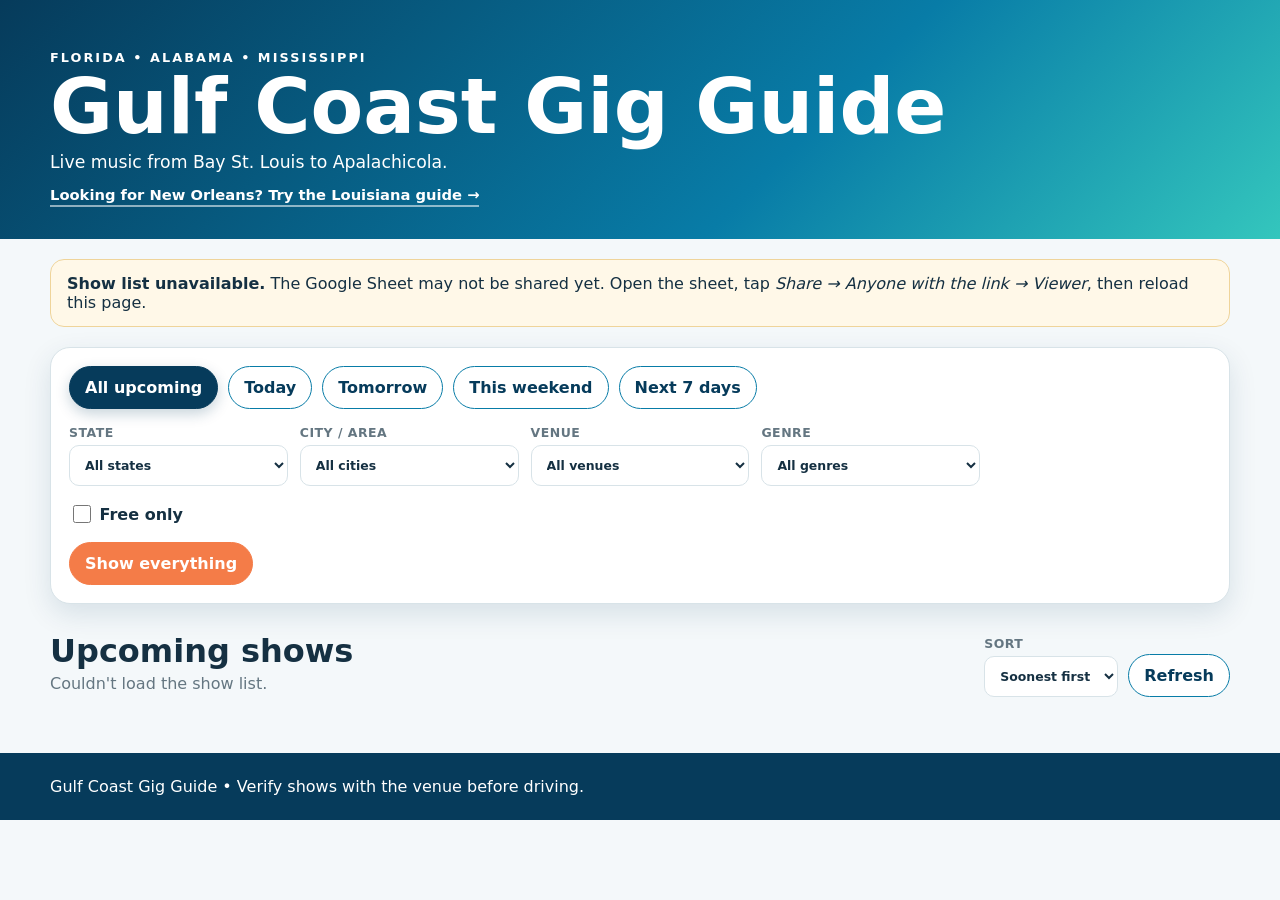
==== commit a375e3e9: "Gulf Coast page: region tag, cross-link, drop redundant NOLA checkbox" ====
--- a/index.html
+++ b/index.html
@@ -7,12 +7,13 @@
   <title>Gulf Coast Gig Guide</title>
   <link rel="stylesheet" href="styles.css">
 </head>
-<body>
+<body data-region="gulf">
   <header class="hero">
     <div class="wrap">
       <p class="eyebrow">FLORIDA • ALABAMA • MISSISSIPPI</p>
       <h1>Gulf Coast Gig Guide</h1>
-      <p>Live music from New Orleans to Apalachicola.</p>
+      <p>Live music from Bay St. Louis to Apalachicola.</p>
+      <p class="guide-link"><a href="neworleans.html">Looking for New Orleans? Try the Louisiana guide &rarr;</a></p>
     </div>
   </header>
 
@@ -48,7 +49,6 @@
 
       <div class="check-grid">
         <label><input id="freeFilter" type="checkbox"> Free only</label>
-        <label><input id="nolaFilter" type="checkbox"> Include New Orleans</label>
       </div>
 
       <button id="resetButton" class="reset-button" type="button">Show everything</button>
--- a/styles.css
+++ b/styles.css
@@ -1,5 +1,5 @@
 :root{--navy:#063b5b;--blue:#087ca7;--aqua:#34c6bd;--sand:#fff8e8;--orange:#f47c48;--ink:#153042;--muted:#647681;--card:#fff;--line:#d8e3e8;--shadow:0 10px 28px rgba(6,59,91,.12)}
-*{box-sizing:border-box}body{margin:0;font-family:system-ui,-apple-system,BlinkMacSystemFont,"Segoe UI",sans-serif;background:#f4f8fa;color:var(--ink)}button,select,input{font:inherit}.wrap{width:min(1180px,calc(100% - 28px));margin:auto}.hero{background:linear-gradient(135deg,var(--navy),var(--blue) 62%,var(--aqua));color:#fff;padding:42px 0 36px}.hero h1{margin:4px 0;font-size:clamp(2.2rem,7vw,4.8rem);line-height:.98}.hero p{margin:8px 0 0;font-size:1.08rem}.eyebrow{font-size:.8rem!important;font-weight:800;letter-spacing:.16em}.notice{background:var(--sand);border:1px solid #efd49a;border-radius:14px;padding:14px 16px;margin:20px 0}.filter-panel{background:#fff;border:1px solid var(--line);border-radius:20px;padding:18px;box-shadow:var(--shadow)}.date-buttons{display:flex;flex-wrap:wrap;gap:10px;margin-bottom:16px}.filter-button,.reset-button{border:1px solid var(--blue);background:#fff;color:var(--navy);border-radius:999px;padding:11px 15px;font-weight:800;cursor:pointer;touch-action:manipulation}.filter-button.active{background:var(--navy);color:#fff;border-color:var(--navy);box-shadow:0 5px 14px rgba(6,59,91,.22)}.filter-button:focus-visible,.reset-button:focus-visible,select:focus-visible{outline:3px solid #ffbf47;outline-offset:2px}.select-grid{display:grid;grid-template-columns:repeat(5,minmax(0,1fr));gap:12px}.select-grid label,.sort-label{font-size:.78rem;font-weight:800;color:var(--muted);text-transform:uppercase;letter-spacing:.04em}.select-grid select,.sort-label select{display:block;width:100%;margin-top:5px;padding:11px;border:1px solid var(--line);border-radius:10px;background:#fff;color:var(--ink);text-transform:none}.check-grid{display:flex;flex-wrap:wrap;gap:16px;margin:16px 0}.check-grid label{font-weight:750}.check-grid input{width:18px;height:18px;vertical-align:-3px}.reset-button{background:var(--orange);border-color:var(--orange);color:#fff}.results-head{display:flex;align-items:end;justify-content:space-between;gap:18px;margin:28px 0 14px}.results-tools{display:flex;align-items:end;gap:10px}.updated-stamp{margin:4px 0 0;color:var(--muted);font-size:.82rem}.results-head h2{margin:0;font-size:2rem}.results-head p{margin:4px 0 0;color:var(--muted)}.event-grid{display:grid;grid-template-columns:repeat(3,minmax(0,1fr));gap:16px}.event-card{background:var(--card);border:1px solid var(--line);border-radius:18px;overflow:hidden;box-shadow:0 7px 20px rgba(6,59,91,.08)}.event-top{min-height:95px;padding:16px;background:linear-gradient(145deg,var(--navy),var(--blue));color:#fff}.event-top .date{font-size:.8rem;font-weight:900;letter-spacing:.06em;text-transform:uppercase}.event-top h3{margin:8px 0 0;font-size:1.35rem}.event-body{padding:16px}.event-body p{margin:6px 0}.venue{font-weight:850}.meta{color:var(--muted)}.badges{display:flex;flex-wrap:wrap;gap:6px;margin:12px 0}.badge{font-size:.72rem;font-weight:800;padding:5px 8px;border-radius:999px;background:#e8f5f5;color:#075f63}.card-actions{display:flex;gap:8px;margin-top:14px}.card-actions a{flex:1;text-align:center;text-decoration:none;border-radius:10px;padding:10px;font-weight:850}.details{background:var(--navy);color:#fff}.directions{border:1px solid var(--navy);color:var(--navy)}.empty-state{text-align:center;background:#fff;border:1px solid var(--line);border-radius:18px;padding:50px 20px}footer{margin-top:42px;background:var(--navy);color:#fff;padding:24px 0}.noscript{padding:20px;background:#fee}
+*{box-sizing:border-box}body{margin:0;font-family:system-ui,-apple-system,BlinkMacSystemFont,"Segoe UI",sans-serif;background:#f4f8fa;color:var(--ink)}button,select,input{font:inherit}.wrap{width:min(1180px,calc(100% - 28px));margin:auto}.hero{background:linear-gradient(135deg,var(--navy),var(--blue) 62%,var(--aqua));color:#fff;padding:42px 0 36px}.hero h1{margin:4px 0;font-size:clamp(2.2rem,7vw,4.8rem);line-height:.98}.hero p{margin:8px 0 0;font-size:1.08rem}.eyebrow{font-size:.8rem!important;font-weight:800;letter-spacing:.16em}.notice{background:var(--sand);border:1px solid #efd49a;border-radius:14px;padding:14px 16px;margin:20px 0}.filter-panel{background:#fff;border:1px solid var(--line);border-radius:20px;padding:18px;box-shadow:var(--shadow)}.date-buttons{display:flex;flex-wrap:wrap;gap:10px;margin-bottom:16px}.filter-button,.reset-button{border:1px solid var(--blue);background:#fff;color:var(--navy);border-radius:999px;padding:11px 15px;font-weight:800;cursor:pointer;touch-action:manipulation}.filter-button.active{background:var(--navy);color:#fff;border-color:var(--navy);box-shadow:0 5px 14px rgba(6,59,91,.22)}.filter-button:focus-visible,.reset-button:focus-visible,select:focus-visible{outline:3px solid #ffbf47;outline-offset:2px}.select-grid{display:grid;grid-template-columns:repeat(5,minmax(0,1fr));gap:12px}.select-grid label,.sort-label{font-size:.78rem;font-weight:800;color:var(--muted);text-transform:uppercase;letter-spacing:.04em}.select-grid select,.sort-label select{display:block;width:100%;margin-top:5px;padding:11px;border:1px solid var(--line);border-radius:10px;background:#fff;color:var(--ink);text-transform:none}.check-grid{display:flex;flex-wrap:wrap;gap:16px;margin:16px 0}.check-grid label{font-weight:750}.check-grid input{width:18px;height:18px;vertical-align:-3px}.reset-button{background:var(--orange);border-color:var(--orange);color:#fff}.results-head{display:flex;align-items:end;justify-content:space-between;gap:18px;margin:28px 0 14px}.results-tools{display:flex;align-items:end;gap:10px}.updated-stamp{margin:4px 0 0;color:var(--muted);font-size:.82rem}.results-head h2{margin:0;font-size:2rem}.results-head p{margin:4px 0 0;color:var(--muted)}.event-grid{display:grid;grid-template-columns:repeat(3,minmax(0,1fr));gap:16px}.event-card{background:var(--card);border:1px solid var(--line);border-radius:18px;overflow:hidden;box-shadow:0 7px 20px rgba(6,59,91,.08)}.event-top{min-height:95px;padding:16px;background:linear-gradient(145deg,var(--navy),var(--blue));color:#fff}.event-top .date{font-size:.8rem;font-weight:900;letter-spacing:.06em;text-transform:uppercase}.event-top h3{margin:8px 0 0;font-size:1.35rem}.event-body{padding:16px}.event-body p{margin:6px 0}.venue{font-weight:850}.meta{color:var(--muted)}.badges{display:flex;flex-wrap:wrap;gap:6px;margin:12px 0}.badge{font-size:.72rem;font-weight:800;padding:5px 8px;border-radius:999px;background:#e8f5f5;color:#075f63}.card-actions{display:flex;gap:8px;margin-top:14px}.card-actions a{flex:1;text-align:center;text-decoration:none;border-radius:10px;padding:10px;font-weight:850}.details{background:var(--navy);color:#fff}.directions{border:1px solid var(--navy);color:var(--navy)}.empty-state{text-align:center;background:#fff;border:1px solid var(--line);border-radius:18px;padding:50px 20px}footer{margin-top:42px;background:var(--navy);color:#fff;padding:24px 0}.noscript{padding:20px;background:#fee}.guide-link{margin:14px 0 0!important;font-size:.92rem!important}.guide-link a{color:#fff;font-weight:800;text-decoration:none;border-bottom:2px solid rgba(255,255,255,.55);padding-bottom:2px}.guide-link a:focus-visible{outline:3px solid #ffbf47;outline-offset:3px}
 @media(max-width:900px){.select-grid{grid-template-columns:repeat(2,minmax(0,1fr))}.event-grid{grid-template-columns:repeat(2,minmax(0,1fr))}}
 @media(max-width:620px){.hero{padding:20px 0 18px}.hero h1{font-size:clamp(1.9rem,8vw,2.6rem)}.hero p{font-size:.95rem;margin:6px 0 0}.filter-panel{padding:12px;border-radius:14px}.date-buttons{display:grid;grid-template-columns:1fr 1fr;gap:8px;margin-bottom:12px}.filter-button{padding:10px 8px;font-size:.9rem}.select-grid{grid-template-columns:1fr;gap:8px}.check-grid{margin:12px 0}.results-head{align-items:stretch;flex-direction:column;margin:18px 0 10px}.results-head h2{font-size:1.4rem}.sort-label{width:100%}
 .event-grid{grid-template-columns:1fr;gap:10px}.event-grid.list-mode{display:block}
